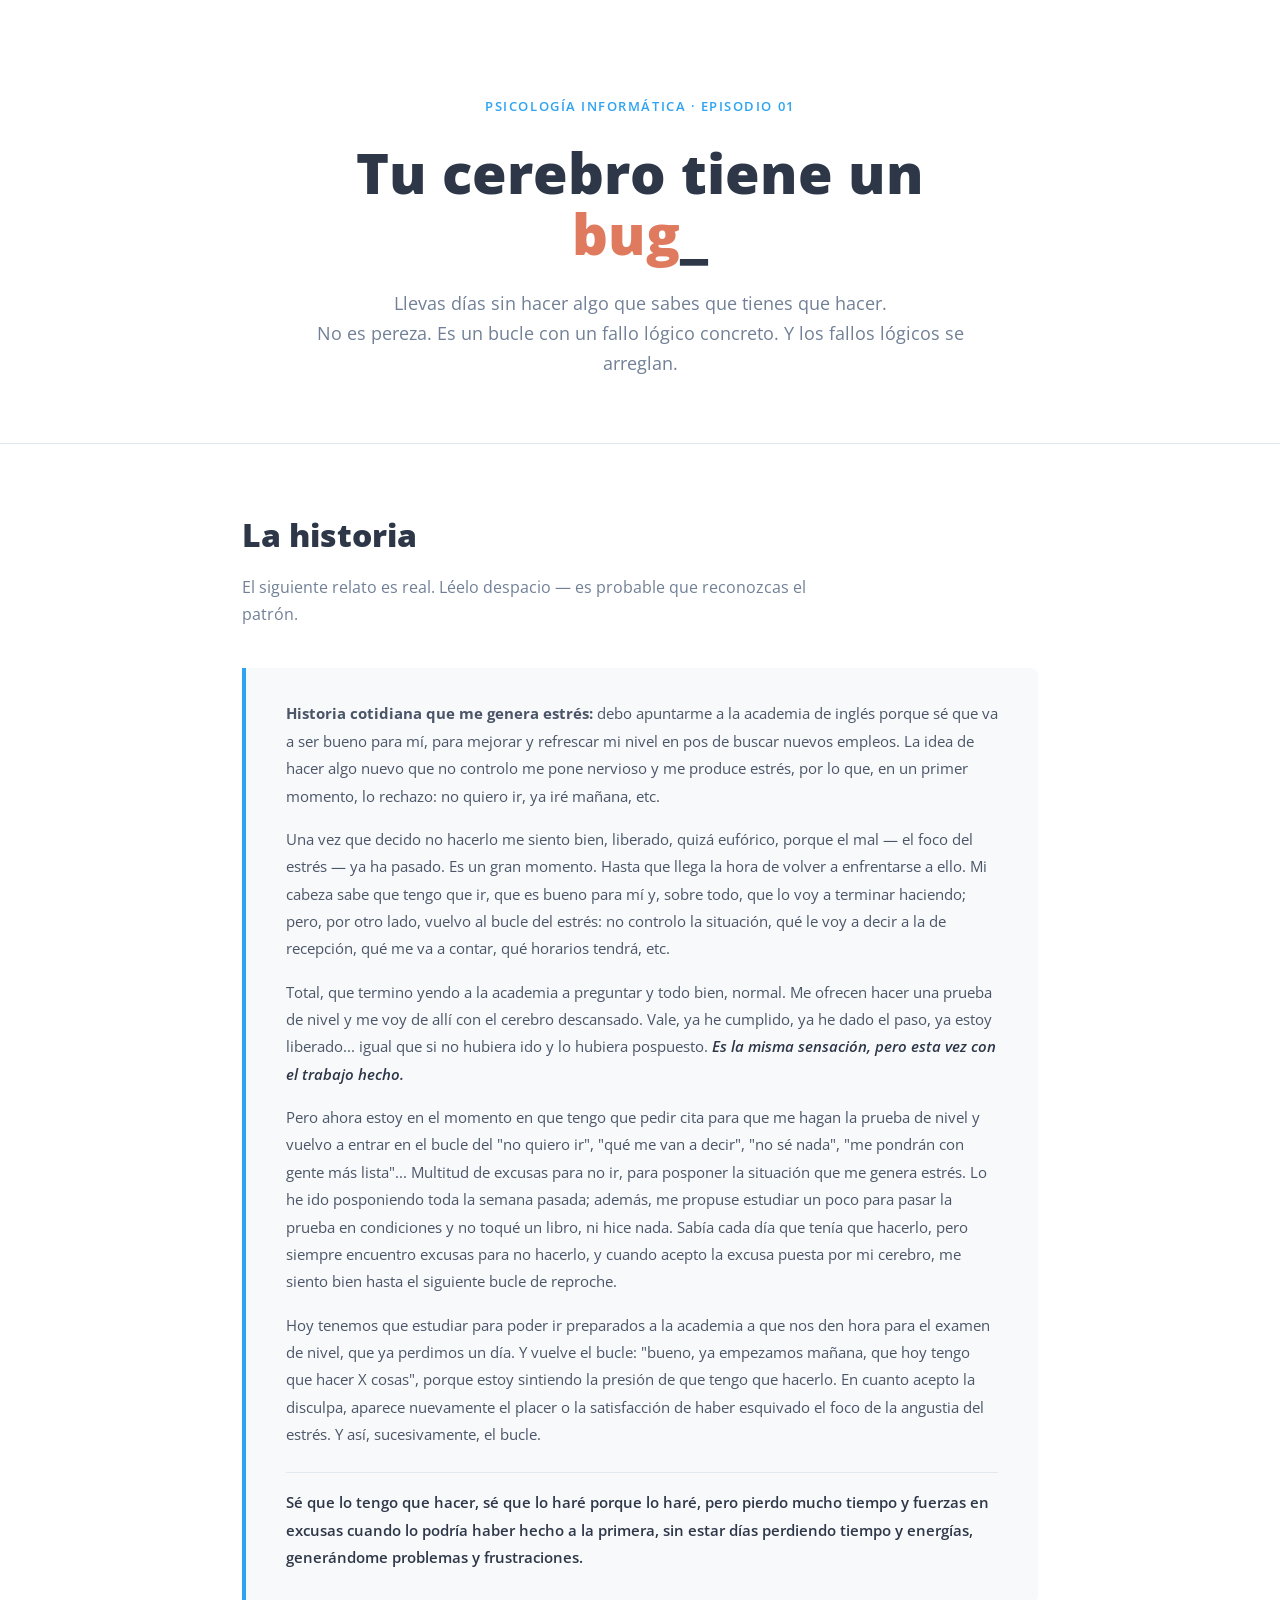
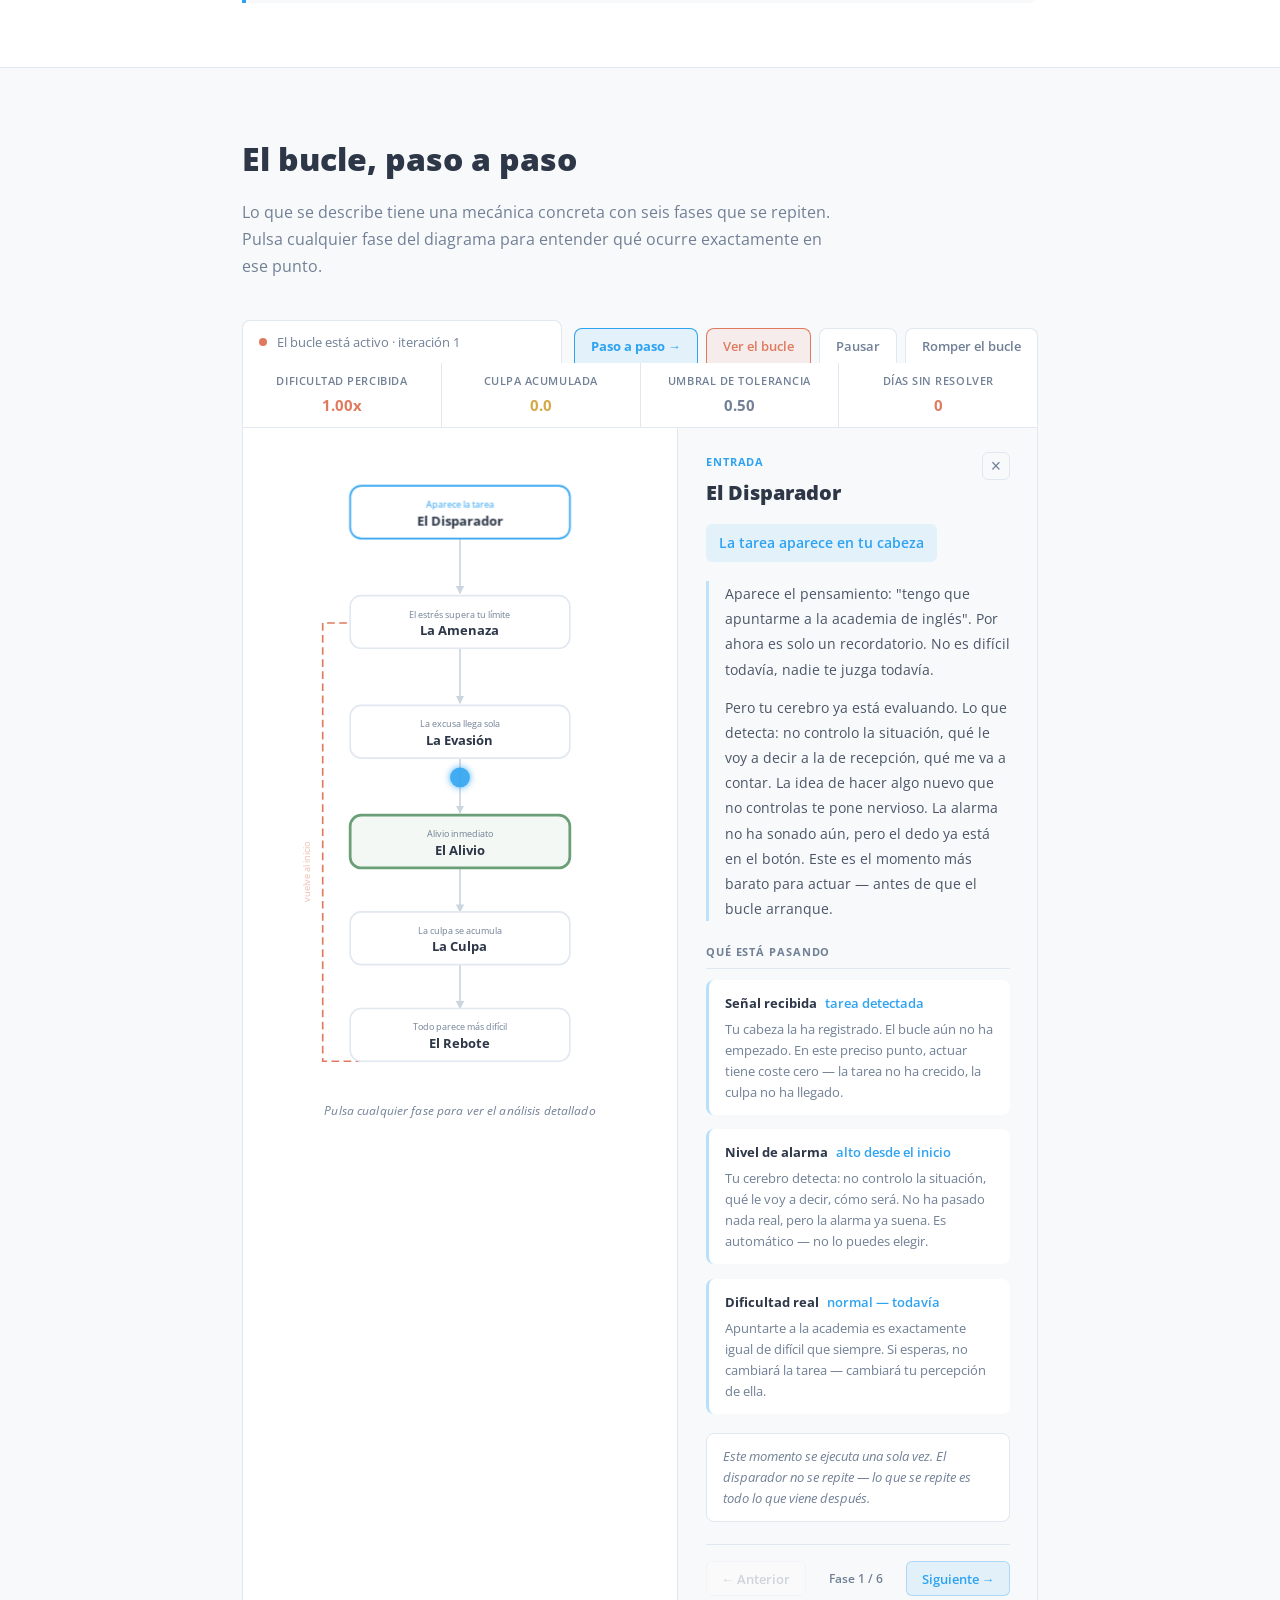
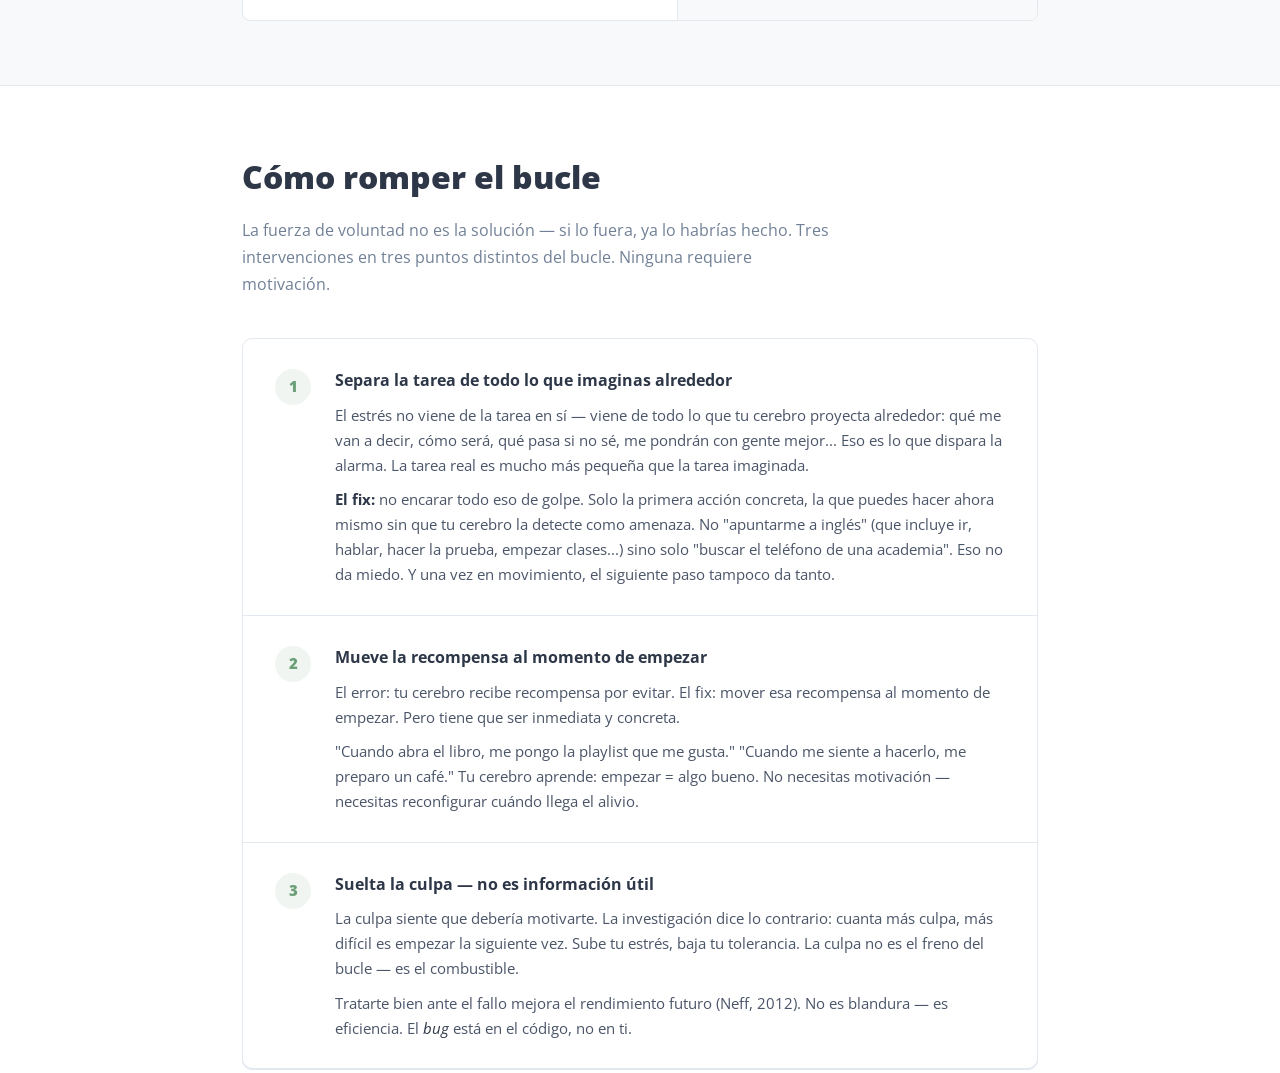
==== paralelo/index.html @ adb2d603 "Proyecto psicología informática - ep01 procrastinación Dos versiones: técnica (raíz) y accesible (pa" ====
<!DOCTYPE html>
<html lang="es">
<head>
  <meta charset="UTF-8">
  <meta name="viewport" content="width=device-width, initial-scale=1.0">
  <title>Tu cerebro tiene un bug — Psicología Informática</title>
  <link href="https://fonts.googleapis.com/css2?family=Open+Sans:wght@400;600;700;800&display=swap" rel="stylesheet">
  <link rel="stylesheet" href="style.css">
</head>
<body>

<!-- HERO -->
<header class="hero">
  <p class="hero-label">Psicología Informática · Episodio 01</p>
  <h1>Tu cerebro tiene un <span class="accent-word">bug</span></h1>
  <p class="hero-sub">
    Llevas días sin hacer algo que sabes que tienes que hacer.<br>
    No es pereza. Es un bucle con un fallo lógico concreto. Y los fallos lógicos se arreglan.
  </p>
</header>

<hr class="divider">

<!-- LA HISTORIA -->
<section class="section">
  <div class="wrap">
    <h2>La historia</h2>
    <p class="section-intro">
      El siguiente relato es real. Léelo despacio — es probable que reconozcas el patrón.
    </p>
    <div class="story-block">
      <p><strong>Historia cotidiana que me genera estrés:</strong> debo apuntarme a la academia de inglés porque sé que va a ser bueno para mí, para mejorar y refrescar mi nivel en pos de buscar nuevos empleos. La idea de hacer algo nuevo que no controlo me pone nervioso y me produce estrés, por lo que, en un primer momento, lo rechazo: no quiero ir, ya iré mañana, etc.</p>
      <p>Una vez que decido no hacerlo me siento bien, liberado, quizá eufórico, porque el mal — el foco del estrés — ya ha pasado. Es un gran momento. Hasta que llega la hora de volver a enfrentarse a ello. Mi cabeza sabe que tengo que ir, que es bueno para mí y, sobre todo, que lo voy a terminar haciendo; pero, por otro lado, vuelvo al bucle del estrés: no controlo la situación, qué le voy a decir a la de recepción, qué me va a contar, qué horarios tendrá, etc.</p>
      <p>Total, que termino yendo a la academia a preguntar y todo bien, normal. Me ofrecen hacer una prueba de nivel y me voy de allí con el cerebro descansado. Vale, ya he cumplido, ya he dado el paso, ya estoy liberado... igual que si no hubiera ido y lo hubiera pospuesto. <em>Es la misma sensación, pero esta vez con el trabajo hecho.</em></p>
      <p>Pero ahora estoy en el momento en que tengo que pedir cita para que me hagan la prueba de nivel y vuelvo a entrar en el bucle del "no quiero ir", "qué me van a decir", "no sé nada", "me pondrán con gente más lista"... Multitud de excusas para no ir, para posponer la situación que me genera estrés. Lo he ido posponiendo toda la semana pasada; además, me propuse estudiar un poco para pasar la prueba en condiciones y no toqué un libro, ni hice nada. Sabía cada día que tenía que hacerlo, pero siempre encuentro excusas para no hacerlo, y cuando acepto la excusa puesta por mi cerebro, me siento bien hasta el siguiente bucle de reproche.</p>
      <p>Hoy tenemos que estudiar para poder ir preparados a la academia a que nos den hora para el examen de nivel, que ya perdimos un día. Y vuelve el bucle: "bueno, ya empezamos mañana, que hoy tengo que hacer X cosas", porque estoy sintiendo la presión de que tengo que hacerlo. En cuanto acepto la disculpa, aparece nuevamente el placer o la satisfacción de haber esquivado el foco de la angustia del estrés. Y así, sucesivamente, el bucle.</p>
      <p class="story-final">Sé que lo tengo que hacer, sé que lo haré porque lo haré, pero pierdo mucho tiempo y fuerzas en excusas cuando lo podría haber hecho a la primera, sin estar días perdiendo tiempo y energías, generándome problemas y frustraciones.</p>
    </div>
  </div>
</section>

<hr class="divider">

<!-- EL BUCLE -->
<section class="section section-alt">
  <div class="wrap">
    <h2>El bucle, paso a paso</h2>
    <p class="section-intro">
      Lo que se describe tiene una mecánica concreta con seis fases que se repiten. Pulsa cualquier fase del diagrama para entender qué ocurre exactamente en ese punto.
    </p>

    <!-- CONTROLS -->
    <div class="diag-controls">
      <div class="diag-status">
        <div class="status-dot" id="d-dot"></div>
        <span id="d-txt">El bucle está activo &middot; iteración <span id="d-iter">1</span></span>
      </div>
      <div class="diag-btns">
        <button class="btn btn-tour" id="btn-tour">Paso a paso →</button>
        <button class="btn btn-stress" id="btn-bug">Ver el bucle</button>
        <button class="btn" id="btn-pause">Pausar</button>
        <button class="btn" id="btn-fix">Romper el bucle</button>
      </div>
    </div>

    <!-- COUNTERS -->
    <div class="counters-bar" id="counters-bar">
      <div class="c-item">
        <span class="c-label">Dificultad percibida</span>
        <span class="c-val" id="cv-diff">1.0x</span>
      </div>
      <div class="c-item">
        <span class="c-label">Culpa acumulada</span>
        <span class="c-val c-val-warn" id="cv-guilt">0.0</span>
      </div>
      <div class="c-item">
        <span class="c-label">Umbral de tolerancia</span>
        <span class="c-val c-val-neutral" id="cv-thresh">0.50</span>
      </div>
      <div class="c-item">
        <span class="c-label">Días sin resolver</span>
        <span class="c-val" id="cv-days">0</span>
      </div>
    </div>

    <!-- DIAGRAM + PANEL -->
    <div class="diag-wrap" id="diag-wrap">
      <div class="diag-svg-container">
        <svg id="diag" viewBox="0 0 310 590" xmlns="http://www.w3.org/2000/svg"
             style="width:100%;display:block;max-height:72vh;">
          <defs>
            <marker id="af" viewBox="0 0 10 10" refX="9" refY="5" markerWidth="5" markerHeight="5" orient="auto">
              <path d="M0,0 L10,5 L0,10 z" fill="#cbd5e0"/>
            </marker>
            <marker id="al" viewBox="0 0 10 10" refX="9" refY="5" markerWidth="5" markerHeight="5" orient="auto">
              <path d="M0,0 L10,5 L0,10 z" fill="#e07a5f"/>
            </marker>
            <marker id="ab" viewBox="0 0 10 10" refX="9" refY="5" markerWidth="5" markerHeight="5" orient="auto">
              <path d="M0,0 L10,5 L0,10 z" fill="#6b9f78"/>
            </marker>
            <filter id="glow" x="-60%" y="-60%" width="220%" height="220%">
              <feGaussianBlur stdDeviation="3.5" result="b"/>
              <feMerge><feMergeNode in="b"/><feMergeNode in="SourceGraphic"/></feMerge>
            </filter>
          </defs>

          <!-- loop-back spine -->
          <g id="g-lb" style="transition:opacity 0.6s">
            <path d="M155,562 L30,562 L30,163 L80,163"
              stroke="#e07a5f" stroke-width="1.5" fill="none"
              stroke-dasharray="7,4" marker-end="url(#al)"/>
            <text transform="translate(18,390) rotate(-90)" text-anchor="middle"
              fill="#e07a5f" opacity="0.5" font-family="'Open Sans',sans-serif" font-size="8">vuelve al inicio</text>
          </g>

          <!-- flow arrows -->
          <line x1="155" y1="86"  x2="155" y2="136" stroke="#cbd5e0" stroke-width="1.5" marker-end="url(#af)"/>
          <line x1="155" y1="186" x2="155" y2="236" stroke="#cbd5e0" stroke-width="1.5" marker-end="url(#af)"/>
          <line x1="155" y1="286" x2="155" y2="336" stroke="#cbd5e0" stroke-width="1.5" marker-end="url(#af)"/>
          <line x1="155" y1="386" x2="155" y2="426" stroke="#cbd5e0" stroke-width="1.5" marker-end="url(#af)"/>
          <line x1="155" y1="474" x2="155" y2="514" stroke="#cbd5e0" stroke-width="1.5" marker-end="url(#af)"/>

          <!-- break arrows (fix mode) -->
          <g id="g-brk" style="opacity:0;transition:opacity 0.5s 0.3s">
            <line x1="230" y1="163" x2="268" y2="163" stroke="#6b9f78" stroke-width="2" marker-end="url(#ab)"/>
            <line x1="230" y1="261" x2="268" y2="261" stroke="#6b9f78" stroke-width="2" marker-end="url(#ab)"/>
            <line x1="230" y1="449" x2="268" y2="449" stroke="#6b9f78" stroke-width="2" marker-end="url(#ab)"/>
          </g>

          <!-- patch circles (fix mode) -->
          <g id="g-patches" style="opacity:0;transition:opacity 0.5s 0.6s">
            <g data-node="p1" style="cursor:pointer" role="button" tabindex="0" aria-label="Ver solución 1: Separa la tarea">
              <circle cx="283" cy="163" r="11" fill="rgba(107,159,120,0.15)" stroke="#6b9f78" stroke-width="1.5"/>
              <text x="283" y="167" fill="#6b9f78" font-family="'Open Sans',sans-serif" font-size="8" font-weight="bold" text-anchor="middle">P1</text>
            </g>
            <g data-node="p2" style="cursor:pointer" role="button" tabindex="0" aria-label="Ver solución 2: Mueve la recompensa">
              <circle cx="283" cy="261" r="11" fill="rgba(107,159,120,0.15)" stroke="#6b9f78" stroke-width="1.5"/>
              <text x="283" y="265" fill="#6b9f78" font-family="'Open Sans',sans-serif" font-size="8" font-weight="bold" text-anchor="middle">P2</text>
            </g>
            <g data-node="p3" style="cursor:pointer" role="button" tabindex="0" aria-label="Ver solución 3: Suelta la culpa">
              <circle cx="283" cy="449" r="11" fill="rgba(107,159,120,0.15)" stroke="#6b9f78" stroke-width="1.5"/>
              <text x="283" y="453" fill="#6b9f78" font-family="'Open Sans',sans-serif" font-size="8" font-weight="bold" text-anchor="middle">P3</text>
            </g>
          </g>

          <!-- NODES -->
          <g data-node="dis" id="nd-dis" role="button" tabindex="0" aria-label="Ver detalles: El Disparador">
            <rect class="node-rect" x="55" y="38" width="200" height="48" rx="10"
              fill="#ffffff" stroke="#2ea3f2" stroke-width="1.5"/>
            <text x="155" y="58" fill="#2ea3f2" font-family="'Open Sans',sans-serif"
              font-size="8.5" text-anchor="middle">Aparece la tarea</text>
            <text x="155" y="74" fill="#2d3748" font-family="'Open Sans',sans-serif"
              font-size="12" font-weight="700" text-anchor="middle">El Disparador</text>
          </g>

          <g data-node="ame" id="nd-ame" role="button" tabindex="0" aria-label="Ver detalles: La Amenaza">
            <rect class="node-rect" id="bx-ame" x="55" y="138" width="200" height="48" rx="10"
              fill="#ffffff" stroke="#e2e8f0" stroke-width="1.5"/>
            <text x="155" y="158" fill="#718096" font-family="'Open Sans',sans-serif"
              font-size="8.5" text-anchor="middle">El estrés supera tu límite</text>
            <text x="155" y="174" fill="#2d3748" font-family="'Open Sans',sans-serif"
              font-size="12" font-weight="700" text-anchor="middle">La Amenaza</text>
          </g>

          <g data-node="eva" id="nd-eva" role="button" tabindex="0" aria-label="Ver detalles: La Evasión">
            <rect class="node-rect" id="bx-eva" x="55" y="238" width="200" height="48" rx="10"
              fill="#ffffff" stroke="#e2e8f0" stroke-width="1.5"/>
            <text x="155" y="258" fill="#718096" font-family="'Open Sans',sans-serif"
              font-size="8.5" text-anchor="middle">La excusa llega sola</text>
            <text x="155" y="274" fill="#2d3748" font-family="'Open Sans',sans-serif"
              font-size="12" font-weight="700" text-anchor="middle">La Evasión</text>
          </g>

          <g data-node="ali" id="nd-ali" role="button" tabindex="0" aria-label="Ver detalles: El Alivio">
            <rect class="node-rect" id="bx-ali" x="55" y="338" width="200" height="48" rx="10"
              fill="#ffffff" stroke="#e2e8f0" stroke-width="1.5"/>
            <text x="155" y="358" fill="#718096" font-family="'Open Sans',sans-serif"
              font-size="8.5" text-anchor="middle">Alivio inmediato</text>
            <text x="155" y="374" fill="#2d3748" font-family="'Open Sans',sans-serif"
              font-size="12" font-weight="700" text-anchor="middle">El Alivio</text>
          </g>

          <g data-node="cul" id="nd-cul" role="button" tabindex="0" aria-label="Ver detalles: La Culpa">
            <rect class="node-rect" id="bx-cul" x="55" y="426" width="200" height="48" rx="10"
              fill="#ffffff" stroke="#e2e8f0" stroke-width="1.5"/>
            <text x="155" y="446" fill="#718096" font-family="'Open Sans',sans-serif"
              font-size="8.5" text-anchor="middle">La culpa se acumula</text>
            <text x="155" y="462" fill="#2d3748" font-family="'Open Sans',sans-serif"
              font-size="12" font-weight="700" text-anchor="middle">La Culpa</text>
          </g>

          <g data-node="reb" id="nd-reb" role="button" tabindex="0" aria-label="Ver detalles: El Rebote">
            <rect class="node-rect" id="bx-reb" x="55" y="514" width="200" height="48" rx="10"
              fill="#ffffff" stroke="#e2e8f0" stroke-width="1.5"/>
            <text x="155" y="534" fill="#718096" font-family="'Open Sans',sans-serif"
              font-size="8.5" text-anchor="middle">Todo parece más difícil</text>
            <text x="155" y="550" fill="#2d3748" font-family="'Open Sans',sans-serif"
              font-size="12" font-weight="700" text-anchor="middle">El Rebote</text>
          </g>

          <!-- token -->
          <circle id="tok" cx="155" cy="163" r="9" fill="#2ea3f2" filter="url(#glow)" opacity="0.9"/>
        </svg>
        <div class="node-badge" aria-hidden="true">Pulsa una fase para ver el análisis →</div>
        <p class="diag-hint">Pulsa cualquier fase para ver el análisis detallado</p>
      </div>

      <!-- INFO PANEL -->
      <div class="info-panel" id="info-panel">
        <div class="info-panel-inner">
          <div class="panel-head">
            <div>
              <div class="panel-fase" id="p-fase"></div>
              <div class="panel-title" id="p-title"></div>
            </div>
            <button class="panel-close" id="panel-close">&times;</button>
          </div>
          <div class="panel-subtitle" id="p-subtitle"></div>
          <p class="panel-story" id="p-story"></p>
          <div class="panel-vars-title" id="p-vars-title">Qué está pasando</div>
          <div id="p-vars"></div>
          <div class="panel-note" id="p-note"></div>
          <div class="panel-nav" id="panel-nav">
            <button class="panel-nav-btn" id="pnav-prev">&larr; Anterior</button>
            <span class="panel-nav-pos" id="pnav-pos"></span>
            <button class="panel-nav-btn panel-nav-next" id="pnav-next">Siguiente &rarr;</button>
          </div>
        </div>
      </div>
    </div><!-- /diag-wrap -->

  </div>
</section>

<hr class="divider">

<!-- COMO ROMPER EL BUCLE -->
<section class="section">
  <div class="wrap">
    <h2>Cómo romper el bucle</h2>
    <p class="section-intro">
      La fuerza de voluntad no es la solución — si lo fuera, ya lo habrías hecho. Tres intervenciones en tres puntos distintos del bucle. Ninguna requiere motivación.
    </p>
    <div class="patches">

      <div class="patch">
        <div class="patch-number">1</div>
        <div class="patch-content">
          <h3 class="patch-name">Separa la tarea de todo lo que imaginas alrededor</h3>
          <p class="patch-body">
            El estrés no viene de la tarea en sí — viene de todo lo que tu cerebro proyecta alrededor: qué me van a decir, cómo será, qué pasa si no sé, me pondrán con gente mejor... Eso es lo que dispara la alarma. La tarea real es mucho más pequeña que la tarea imaginada.
          </p>
          <p class="patch-body">
            <strong>El fix:</strong> no encarar todo eso de golpe. Solo la primera acción concreta, la que puedes hacer ahora mismo sin que tu cerebro la detecte como amenaza. No "apuntarme a inglés" (que incluye ir, hablar, hacer la prueba, empezar clases...) sino solo "buscar el teléfono de una academia". Eso no da miedo. Y una vez en movimiento, el siguiente paso tampoco da tanto.
          </p>
        </div>
      </div>

      <div class="patch">
        <div class="patch-number">2</div>
        <div class="patch-content">
          <h3 class="patch-name">Mueve la recompensa al momento de empezar</h3>
          <p class="patch-body">
            El error: tu cerebro recibe recompensa por evitar. El fix: mover esa recompensa al momento de empezar. Pero tiene que ser inmediata y concreta.
          </p>
          <p class="patch-body">
            "Cuando abra el libro, me pongo la playlist que me gusta." "Cuando me siente a hacerlo, me preparo un café." Tu cerebro aprende: empezar = algo bueno. No necesitas motivación — necesitas reconfigurar cuándo llega el alivio.
          </p>
        </div>
      </div>

      <div class="patch">
        <div class="patch-number">3</div>
        <div class="patch-content">
          <h3 class="patch-name">Suelta la culpa — no es información útil</h3>
          <p class="patch-body">
            La culpa siente que debería motivarte. La investigación dice lo contrario: cuanta más culpa, más difícil es empezar la siguiente vez. Sube tu estrés, baja tu tolerancia. La culpa no es el freno del bucle — es el combustible.
          </p>
          <p class="patch-body">
            Tratarte bien ante el fallo mejora el rendimiento futuro (Neff, 2012). No es blandura — es eficiencia. El <em>bug</em> está en el código, no en ti.
          </p>
        </div>
      </div>

    </div>
  </div>
</section>

<hr class="divider">

<footer>
  <p class="footer-quote">"Procrastinar no es ser vago.<br>Es un fallo en la gestión emocional.<br>Y los fallos se arreglan."</p>
  <div class="footer-cta">
    <p class="footer-cta-text">Si reconoces este patrón en ti, hay forma de salir del bucle.</p>
    <a href="#contacto" class="footer-cta-btn">Habla con nosotros</a>
  </div>
  <p class="footer-sub">Psicología Informática · Episodio 01</p>
</footer>

<script src="main.js"></script>
</body>
</html>
---- paralelo/style.css ----
:root {
  --bg:        #ffffff;
  --bg-alt:    #f8f9fa;
  --bg-card:   #ffffff;
  --border:    #e2e8f0;
  --text:      #2d3748;
  --text-body: #4a5568;
  --muted:     #718096;
  --blue:      #2ea3f2;
  --blue-soft: rgba(46,163,242,0.1);
  --coral:     #e07a5f;
  --coral-soft:rgba(224,122,95,0.1);
  --green:     #6b9f78;
  --green-soft:rgba(107,159,120,0.1);
  --amber:     #d4a843;
  --amber-soft:rgba(212,168,67,0.1);
  --sans:      'Open Sans', -apple-system, BlinkMacSystemFont, 'Segoe UI', sans-serif;
}

* { margin: 0; padding: 0; box-sizing: border-box; }

body {
  background: var(--bg);
  color: var(--text-body);
  font-family: var(--sans);
  font-size: 15px;
  line-height: 1.7;
  overflow-x: hidden;
}

/* LAYOUT */
.wrap { max-width: 860px; margin: 0 auto; padding: 0 2rem; }
.section { padding: 4rem 0; }
.section-alt { background: var(--bg-alt); }
.section-intro { color: var(--muted); max-width: 600px; margin-bottom: 2.5rem; font-size: 1rem; }

h2 {
  font-size: clamp(1.5rem, 3vw, 2rem);
  font-weight: 800;
  color: var(--text);
  margin-bottom: 0.75rem;
}

.divider {
  border: none;
  border-top: 1px solid var(--border);
  margin: 0;
}

/* HERO */
.hero {
  text-align: center;
  padding: 6rem 2rem 4rem;
  max-width: 720px;
  margin: 0 auto;
}
.hero-label {
  font-size: 0.8rem;
  font-weight: 600;
  color: var(--blue);
  text-transform: uppercase;
  letter-spacing: 0.12em;
  margin-bottom: 1.5rem;
}
.hero h1 {
  font-size: clamp(2.2rem, 6vw, 3.5rem);
  font-weight: 800;
  color: var(--text);
  line-height: 1.1;
  margin-bottom: 1.5rem;
}
.accent-word {
  color: var(--coral);
}
.accent-word::after {
  content: '_';
  animation: blink 1s step-end infinite;
  color: var(--text);
}
@keyframes blink { 0%,100% { opacity:1 } 50% { opacity:0 } }
.hero-sub {
  font-size: 1.1rem;
  color: var(--muted);
  line-height: 1.7;
}

/* STORY BLOCK */
.story-block {
  background: var(--bg-alt);
  border-left: 4px solid var(--blue);
  border-radius: 0 8px 8px 0;
  padding: 2rem 2.5rem;
  margin-top: 1rem;
}
.story-block p {
  margin-bottom: 1rem;
  color: var(--text-body);
  line-height: 1.8;
  font-size: 0.95rem;
}
.story-block p:last-child { margin-bottom: 0; }
.story-block em {
  color: var(--text);
  font-style: italic;
  font-weight: 600;
}
.story-final {
  color: var(--text) !important;
  font-weight: 600;
  border-top: 1px solid var(--border);
  padding-top: 1rem;
  margin-top: 1.5rem !important;
}

/* DIAGRAM CONTROLS */
.diag-controls {
  display: flex;
  align-items: stretch;
  gap: 0.75rem;
  flex-wrap: wrap;
  margin-bottom: 0;
}
.diag-status {
  display: flex;
  align-items: center;
  gap: 0.6rem;
  padding: 0.6rem 1rem;
  background: var(--bg-card);
  border: 1px solid var(--border);
  border-bottom: none;
  border-radius: 8px 8px 0 0;
  font-size: 0.82rem;
  color: var(--muted);
  flex: 1;
  min-width: 200px;
}
.status-dot {
  width: 8px; height: 8px;
  border-radius: 50%;
  background: var(--coral);
  animation: pulse-dot 1.2s ease-in-out infinite;
  flex-shrink: 0;
}
@keyframes pulse-dot {
  0%,100% { opacity:1; box-shadow: 0 0 0 0 rgba(224,122,95,0.3); }
  50%     { opacity:0.6; box-shadow: 0 0 0 4px rgba(224,122,95,0); }
}
.diag-btns { display: flex; gap: 0.5rem; align-items: flex-end; }

.btn {
  font-family: var(--sans);
  font-size: 0.8rem;
  font-weight: 600;
  padding: 0.5rem 1rem;
  border: 1px solid var(--border);
  border-bottom: none;
  background: var(--bg-card);
  color: var(--muted);
  cursor: pointer;
  border-radius: 8px 8px 0 0;
  transition: all 0.2s;
  white-space: nowrap;
}
.btn:hover { border-color: var(--blue); color: var(--blue); }
.btn-tour   { border-color: var(--blue); color: var(--blue); background: var(--blue-soft); font-weight: 700; }
.btn-tour:hover { background: rgba(46,163,242,0.18); }
.btn-tour.touring { border-color: var(--blue); color: #fff; background: var(--blue); }
.btn-stress { border-color: var(--coral); color: var(--coral); background: var(--coral-soft); }
.btn-fix    { border-color: var(--green); color: var(--green); background: var(--green-soft); }
.btn-paused { border-color: var(--amber); color: var(--amber); background: var(--amber-soft); }

/* COUNTERS */
.counters-bar {
  display: flex;
  align-items: center;
  border: 1px solid var(--border);
  border-top: none;
  border-bottom: none;
  background: var(--bg-card);
  overflow: hidden;
}
.c-item {
  display: flex;
  flex-direction: column;
  align-items: center;
  padding: 0.55rem 1rem;
  border-right: 1px solid var(--border);
  flex: 1;
  text-align: center;
}
.c-item:last-child { border-right: none; }
.c-label {
  font-size: 0.68rem;
  font-weight: 600;
  color: var(--muted);
  text-transform: uppercase;
  letter-spacing: 0.05em;
  margin-bottom: 0.15rem;
}
.c-val {
  font-size: 0.95rem;
  font-weight: 700;
  color: var(--coral);
  transition: color 0.3s, transform 0.2s;
}
.c-val-warn    { color: var(--amber); }
.c-val-neutral { color: var(--muted); }
.c-val.pulse { animation: cPulse 0.35s ease; }
@keyframes cPulse { 0%,100% { transform:scale(1) } 50% { transform:scale(1.25) } }

/* DIAGRAM WRAP */
.diag-wrap {
  display: flex;
  align-items: stretch;
  border: 1px solid var(--border);
  border-radius: 0 0 8px 8px;
  background: var(--bg-card);
  overflow: hidden;
}
.diag-svg-container { flex: 1; min-width: 0; padding: 1rem 0; }

/* SVG nodes */
#diag [data-node] { cursor: pointer; outline: none; }
#diag [data-node]:hover { filter: drop-shadow(0 3px 12px rgba(46,163,242,0.22)); transition: filter 0.2s; }
#diag [data-node]:focus-visible { outline: 2px solid var(--blue); outline-offset: 4px; border-radius: 10px; }

/* Pulso inicial en El Disparador */
@keyframes nodePulse {
  0%, 100% { filter: none; transform: scale(1); }
  50%       { filter: drop-shadow(0 0 10px rgba(46,163,242,0.45)); transform: scale(1.04); }
}
#nd-dis {
  transform-box: fill-box;
  transform-origin: center;
  animation: nodePulse 0.9s ease-in-out 3;
  animation-delay: 0.5s;
  animation-fill-mode: both;
}

/* Badge flotante */
.diag-svg-container { position: relative; }

@keyframes badgeShow {
  0%   { opacity: 0; transform: translateX(-50%) translateY(8px); }
  14%  { opacity: 1; transform: translateX(-50%) translateY(0); }
  72%  { opacity: 1; transform: translateX(-50%) translateY(0); }
  100% { opacity: 0; transform: translateX(-50%) translateY(-6px); }
}
.node-badge {
  position: absolute;
  bottom: 3rem;
  left: 50%;
  transform: translateX(-50%);
  background: #ffffff;
  border: 1.5px solid var(--blue);
  border-radius: 999px;
  padding: 0.4rem 1.1rem;
  font-size: 0.78rem;
  font-weight: 700;
  color: var(--blue);
  white-space: nowrap;
  pointer-events: none;
  box-shadow: 0 4px 18px rgba(46,163,242,0.18);
  opacity: 0;
  animation: badgeShow 4.2s ease forwards;
  animation-delay: 0.8s;
  z-index: 10;
}

/* Hint bajo el SVG */
.diag-hint {
  text-align: center;
  font-size: 0.78rem;
  color: var(--muted);
  font-style: italic;
  padding: 0.5rem 1rem 0.75rem;
  letter-spacing: 0.01em;
}

/* INFO PANEL */
.info-panel {
  width: 0;
  overflow: hidden;
  flex-shrink: 0;
  background: var(--bg-alt);
  transition: width 0.38s cubic-bezier(0.4,0,0.2,1);
}
.info-panel.open {
  width: 360px;
  border-left: 1px solid var(--border);
}
.info-panel-inner {
  width: 360px;
  padding: 1.5rem 1.75rem;
  min-height: 100%;
  overflow-y: auto;
}
.panel-head {
  display: flex;
  align-items: flex-start;
  justify-content: space-between;
  margin-bottom: 0.5rem;
}
.panel-fase {
  font-size: 0.7rem;
  font-weight: 700;
  text-transform: uppercase;
  letter-spacing: 0.08em;
  margin-bottom: 0.3rem;
}
.panel-title {
  font-size: 1.25rem;
  font-weight: 800;
  color: var(--text);
  margin-bottom: 0.4rem;
}
.panel-subtitle {
  font-size: 0.9rem;
  font-weight: 600;
  padding: 0.4rem 0.8rem;
  border-radius: 6px;
  display: inline-block;
  margin-bottom: 1.2rem;
}
.panel-story {
  font-size: 0.9rem;
  color: var(--text-body);
  line-height: 1.75;
  margin-bottom: 1.3rem;
  border-left: 3px solid var(--border);
  padding-left: 1rem;
}
.panel-vars-title {
  font-size: 0.7rem;
  font-weight: 700;
  color: var(--muted);
  text-transform: uppercase;
  letter-spacing: 0.08em;
  margin-bottom: 0.7rem;
  padding-bottom: 0.4rem;
  border-bottom: 1px solid var(--border);
}
.p-var {
  margin-bottom: 0.9rem;
  padding: 0.75rem 1rem;
  background: var(--bg-card);
  border-radius: 8px;
  border-left: 3px solid var(--border);
}
.p-var-top {
  display: flex;
  align-items: baseline;
  gap: 0.5rem;
  margin-bottom: 0.3rem;
  flex-wrap: wrap;
}
.p-var-name {
  font-size: 0.82rem;
  font-weight: 700;
  color: var(--text);
}
.p-var-val {
  font-size: 0.82rem;
  font-weight: 600;
  color: var(--blue);
}
.p-var-desc {
  font-size: 0.82rem;
  color: var(--muted);
  line-height: 1.6;
}
.panel-note {
  margin-top: 1.2rem;
  padding: 0.75rem 1rem;
  border: 1px solid var(--border);
  border-radius: 8px;
  font-size: 0.82rem;
  color: var(--muted);
  font-style: italic;
  line-height: 1.6;
  background: var(--bg-card);
}
.panel-close {
  background: none;
  border: 1px solid var(--border);
  color: var(--muted);
  cursor: pointer;
  width: 28px; height: 28px;
  border-radius: 6px;
  font-size: 1.1rem;
  display: flex;
  align-items: center;
  justify-content: center;
  transition: all 0.2s;
  flex-shrink: 0;
}
.panel-close:hover { border-color: var(--text); color: var(--text); }

/* PANEL NAVIGATION */
.panel-nav {
  display: flex;
  align-items: center;
  justify-content: space-between;
  margin-top: 1.4rem;
  padding-top: 1rem;
  border-top: 1px solid var(--border);
  gap: 0.5rem;
}
.panel-nav-btn {
  font-family: var(--sans);
  font-size: 0.8rem;
  font-weight: 600;
  padding: 0.45rem 0.9rem;
  border: 1px solid var(--border);
  background: var(--bg-card);
  color: var(--muted);
  cursor: pointer;
  border-radius: 6px;
  transition: all 0.2s;
  white-space: nowrap;
}
.panel-nav-btn:hover { border-color: var(--blue); color: var(--blue); }
.panel-nav-btn:disabled { opacity: 0.3; cursor: default; }
.panel-nav-btn:disabled:hover { border-color: var(--border); color: var(--muted); }
.panel-nav-next { background: var(--blue-soft); color: var(--blue); border-color: rgba(46,163,242,0.3); }
.panel-nav-next:hover { background: rgba(46,163,242,0.18); border-color: var(--blue); }
.panel-nav-pos {
  font-size: 0.72rem;
  font-weight: 600;
  color: var(--muted);
  white-space: nowrap;
}

/* BREAK ANIMATION */
@keyframes breakFlash { 0%,100% { opacity:1 } 20%,60% { opacity:0.2 } 40%,80% { opacity:0.8 } }
.breaking { animation: breakFlash 0.5s ease; }

/* PATCH NODES PULSE when visible */
@keyframes patchPulse {
  0%, 100% { filter: none; }
  50%      { filter: drop-shadow(0 0 8px rgba(107,159,120,0.6)); }
}
#g-patches.visible [data-node] {
  animation: patchPulse 1.5s ease-in-out 4;
}
#g-patches [data-node] circle {
  transition: fill 0.2s, stroke-width 0.2s, r 0.2s;
}
#g-patches [data-node]:hover circle {
  fill: rgba(107,159,120,0.4);
}

/* PATCHES */
.patches {
  display: flex;
  flex-direction: column;
  gap: 1px;
  background: var(--border);
  border: 1px solid var(--border);
  border-radius: 10px;
  overflow: hidden;
}
.patch {
  background: var(--bg-card);
  padding: 1.75rem 2rem;
  display: flex;
  gap: 1.5rem;
  align-items: flex-start;
}
.patch-number {
  width: 36px; height: 36px;
  border-radius: 50%;
  background: var(--green-soft);
  color: var(--green);
  font-weight: 800;
  font-size: 0.95rem;
  display: flex;
  align-items: center;
  justify-content: center;
  flex-shrink: 0;
  margin-top: 0.1rem;
}
.patch-content { flex: 1; }
.patch-name {
  font-weight: 700;
  font-size: 1rem;
  color: var(--text);
  margin-bottom: 0.5rem;
}
.patch-body {
  font-size: 0.92rem;
  color: var(--text-body);
  line-height: 1.7;
  margin-bottom: 0.6rem;
}
.patch-body:last-child { margin-bottom: 0; }
.patch-body strong { color: var(--text); }
.patch-body em { color: var(--text); font-style: italic; }

/* FOOTER CTA */
.footer-cta {
  margin: 1.5rem auto 2rem;
  max-width: 400px;
}
.footer-cta-text {
  font-size: 0.95rem;
  color: var(--muted);
  margin-bottom: 1rem;
}
.footer-cta-btn {
  display: inline-block;
  padding: 0.65rem 1.75rem;
  background: var(--blue);
  color: #ffffff;
  font-weight: 700;
  font-size: 0.9rem;
  border-radius: 6px;
  text-decoration: none;
  transition: background 0.2s, transform 0.15s;
}
.footer-cta-btn:hover { background: #1a8fd8; transform: translateY(-1px); }

/* FOOTER */
footer {
  border-top: 1px solid var(--border);
  padding: 4rem 2rem;
  text-align: center;
  background: var(--bg-alt);
}
.footer-quote {
  font-size: 1.15rem;
  font-weight: 700;
  color: var(--text);
  max-width: 460px;
  margin: 0 auto 1rem;
  line-height: 1.6;
}
.footer-sub {
  font-size: 0.82rem;
  color: var(--muted);
}

/* FADE IN */
.section { animation: fadeUp 0.5s ease both; }
.section:nth-child(2) { animation-delay: 0.1s; }
.section:nth-child(3) { animation-delay: 0.2s; }
@keyframes fadeUp { from { opacity:0; transform:translateY(16px) } to { opacity:1; transform:none } }

/* RESPONSIVE */
@media (max-width: 700px) {
  .hero { padding: 4rem 1.5rem 3rem; }
  .wrap { padding: 0 1.25rem; }
  .story-block { padding: 1.5rem 1.5rem; }
  .diag-wrap { flex-direction: column; }
  .info-panel { width: 100% !important; height: 0; border-left: none !important; transition: height 0.38s cubic-bezier(0.4,0,0.2,1); }
  .info-panel.open { height: 480px; border-top: 1px solid var(--border) !important; }
  .info-panel-inner { width: 100%; max-height: 480px; }
  .patch { flex-direction: column; gap: 0.75rem; padding: 1.25rem 1.5rem; }
  .diag-btns { width: 100%; }
  .btn { flex: 1; border-radius: 8px; border-bottom: 1px solid var(--border); }
  .c-item { padding: 0.5rem 0.5rem; }
  .c-label { font-size: 0.6rem; }
  .counters-bar { flex-wrap: wrap; }
}
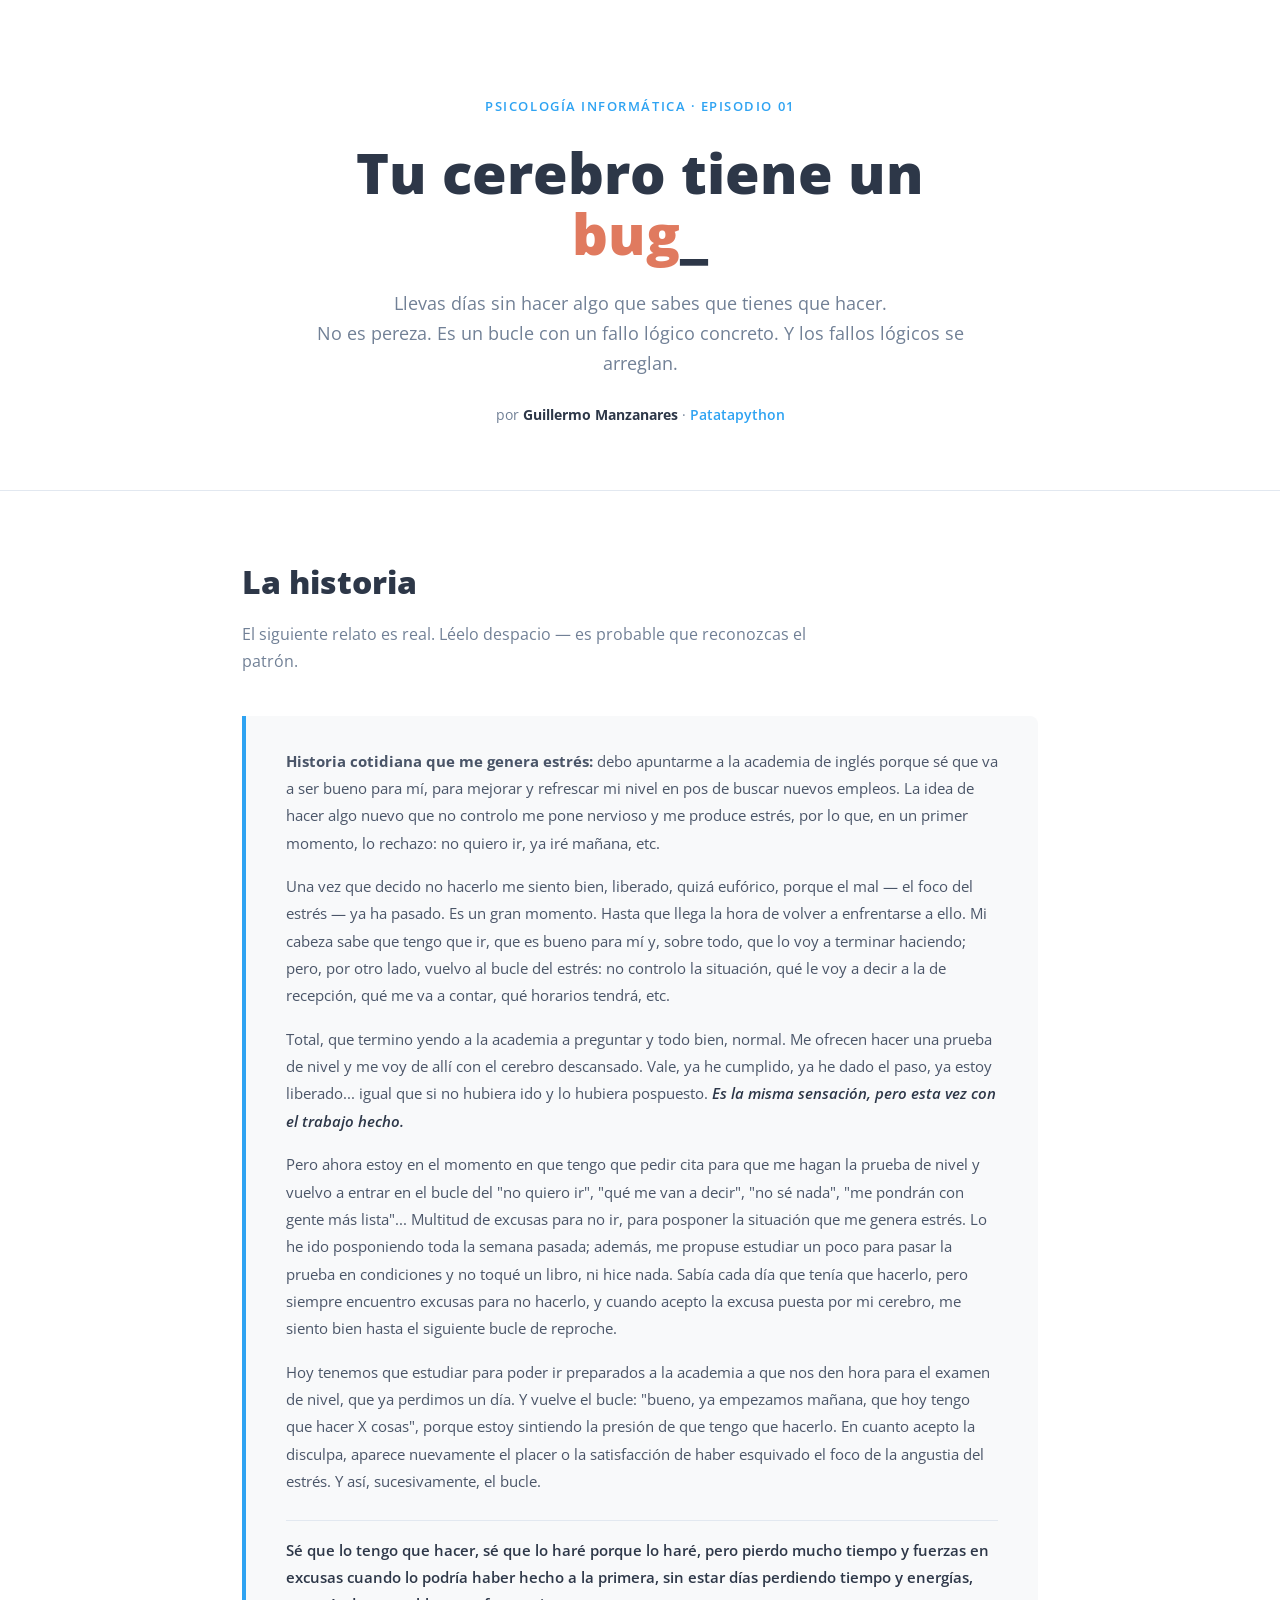
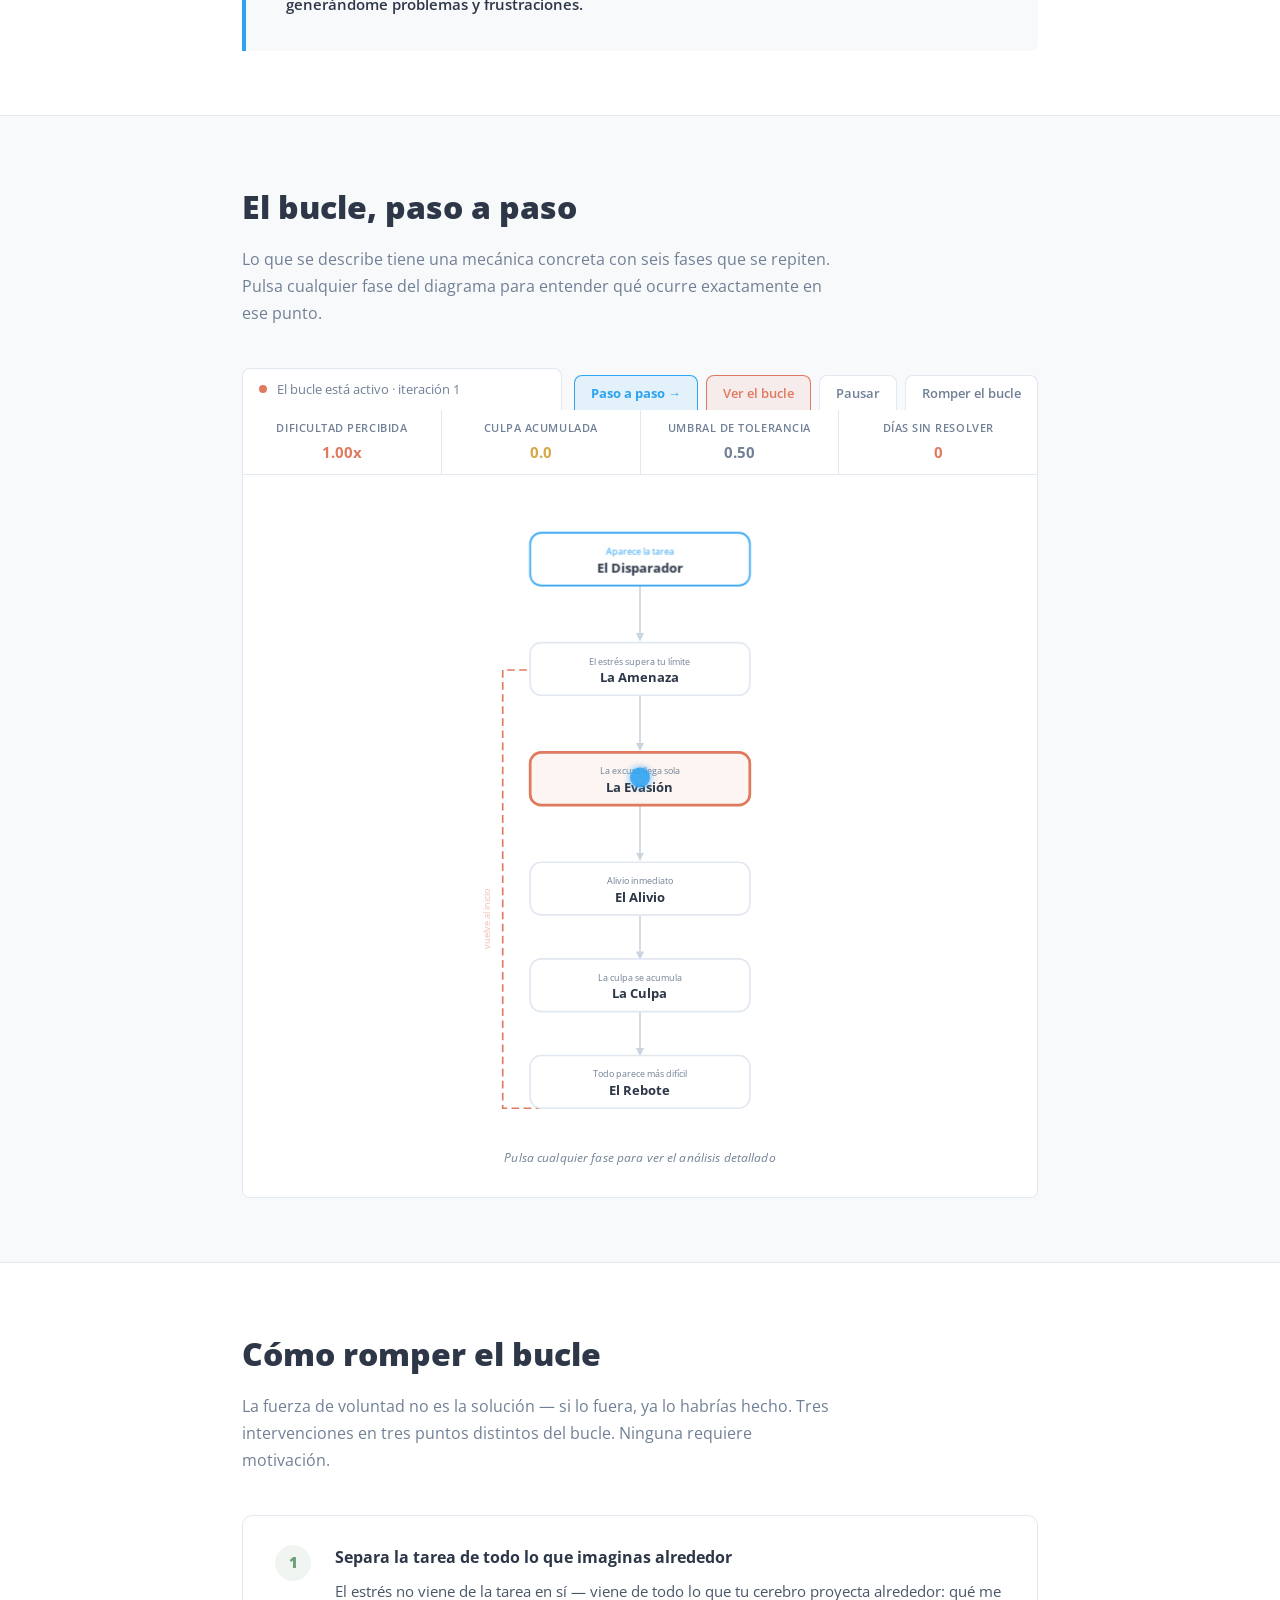
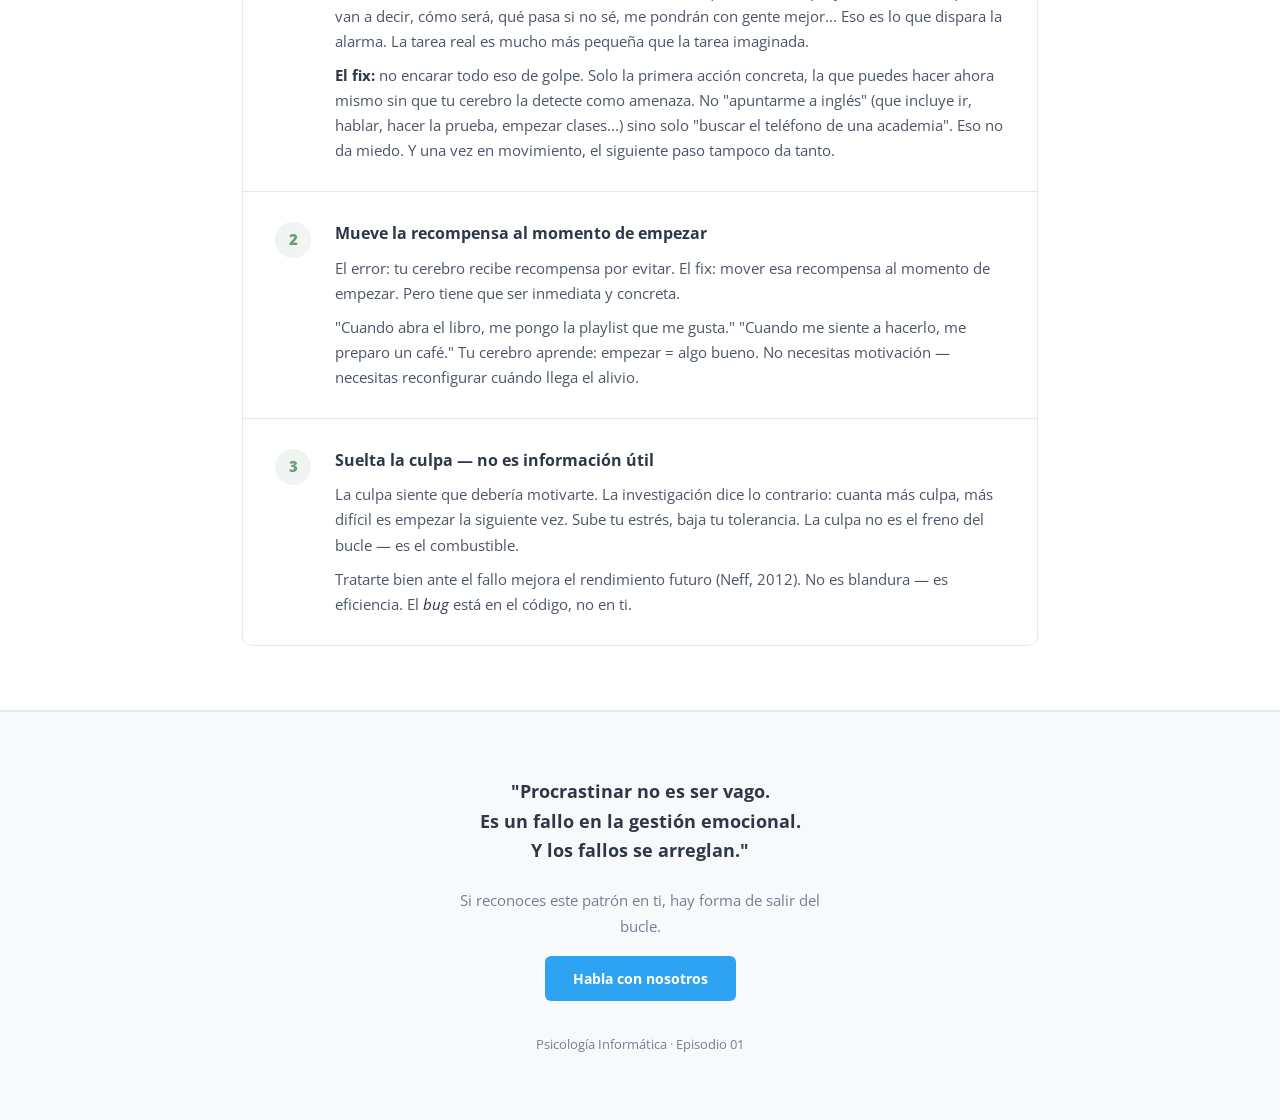
==== commit 69c29091: "Añadir .gitignore, byline de autor y excluir CLAUDE.md" ====
--- a/paralelo/index.html
+++ b/paralelo/index.html
@@ -17,6 +17,7 @@
     Llevas días sin hacer algo que sabes que tienes que hacer.<br>
     No es pereza. Es un bucle con un fallo lógico concreto. Y los fallos lógicos se arreglan.
   </p>
+  <p class="hero-author">por <strong>Guillermo Manzanares</strong> · <span class="hero-author-handle">Patatapython</span></p>
 </header>
 
 <hr class="divider">
--- a/paralelo/style.css
+++ b/paralelo/style.css
@@ -83,6 +83,19 @@
   color: var(--muted);
   line-height: 1.7;
 }
+.hero-author {
+  margin-top: 1.5rem;
+  font-size: 0.85rem;
+  color: var(--muted);
+}
+.hero-author strong {
+  color: var(--text);
+  font-weight: 700;
+}
+.hero-author-handle {
+  color: var(--blue);
+  font-weight: 600;
+}
 
 /* STORY BLOCK */
 .story-block {
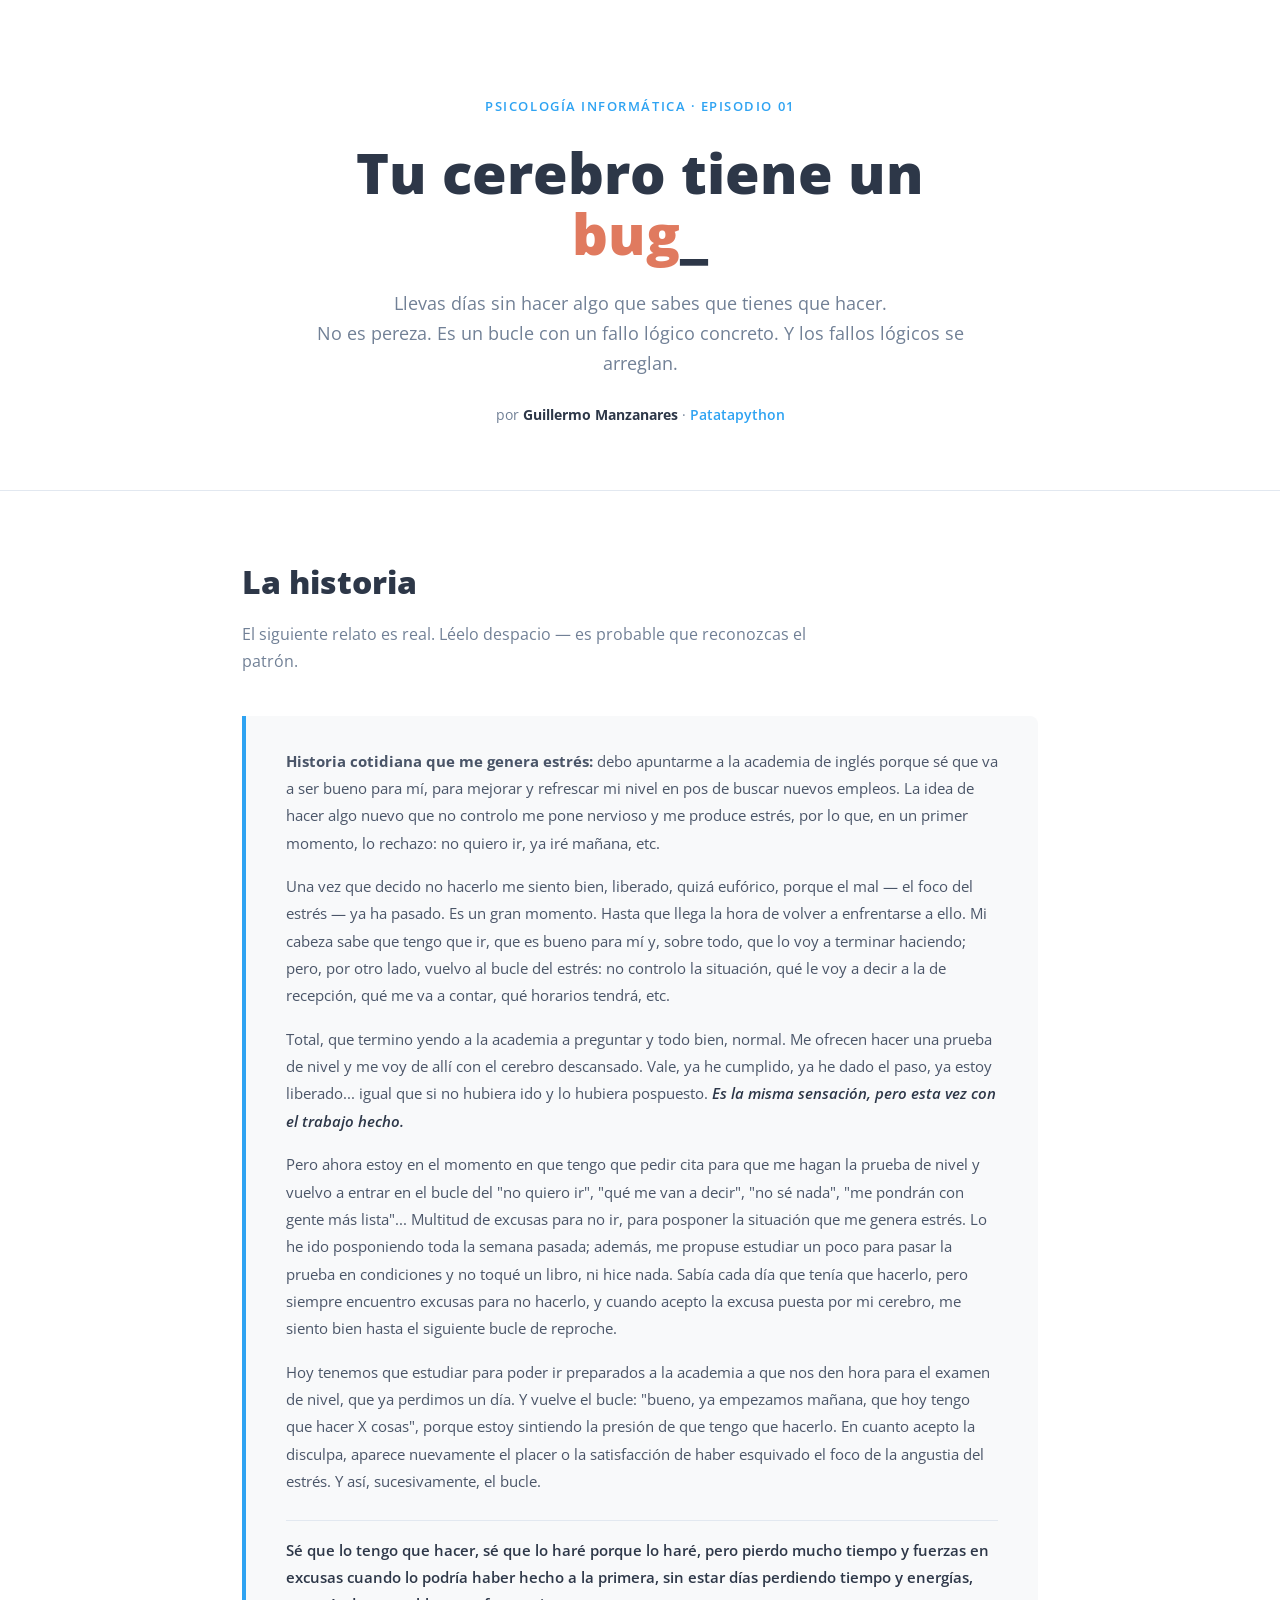
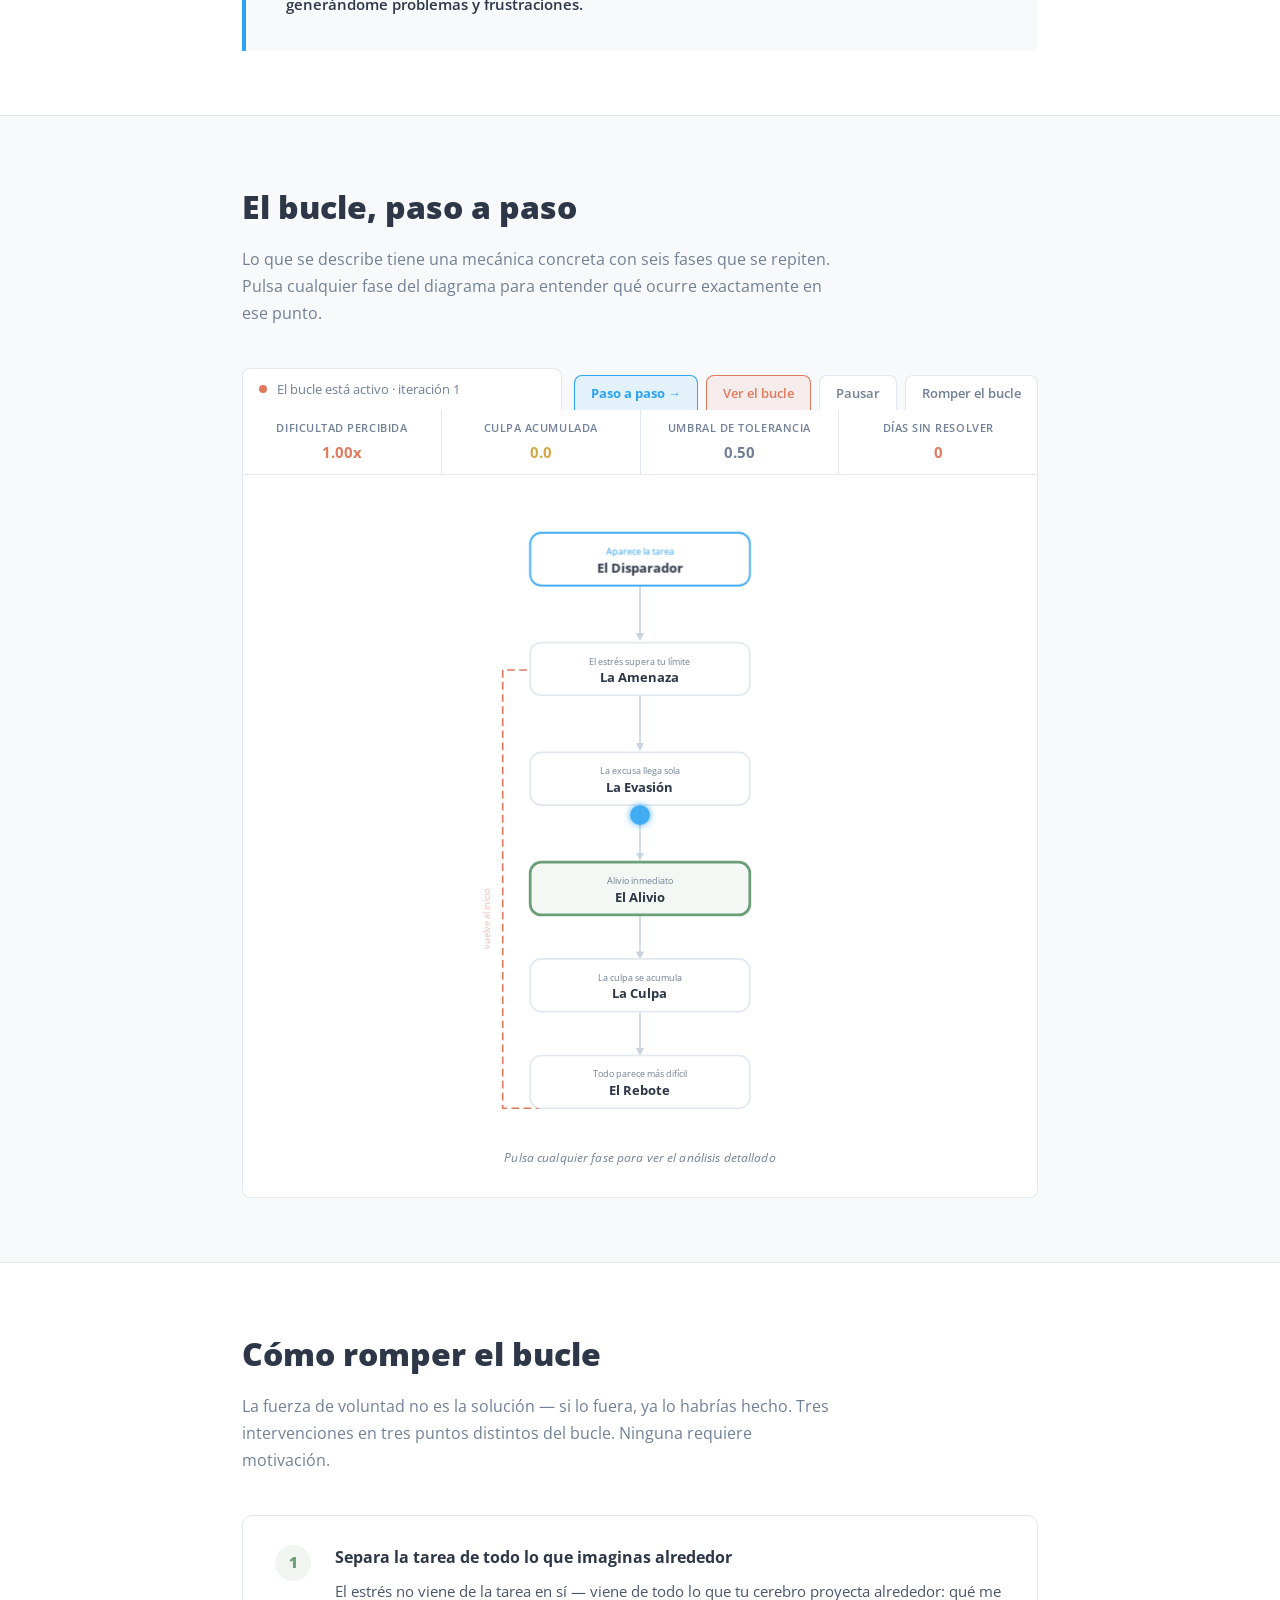
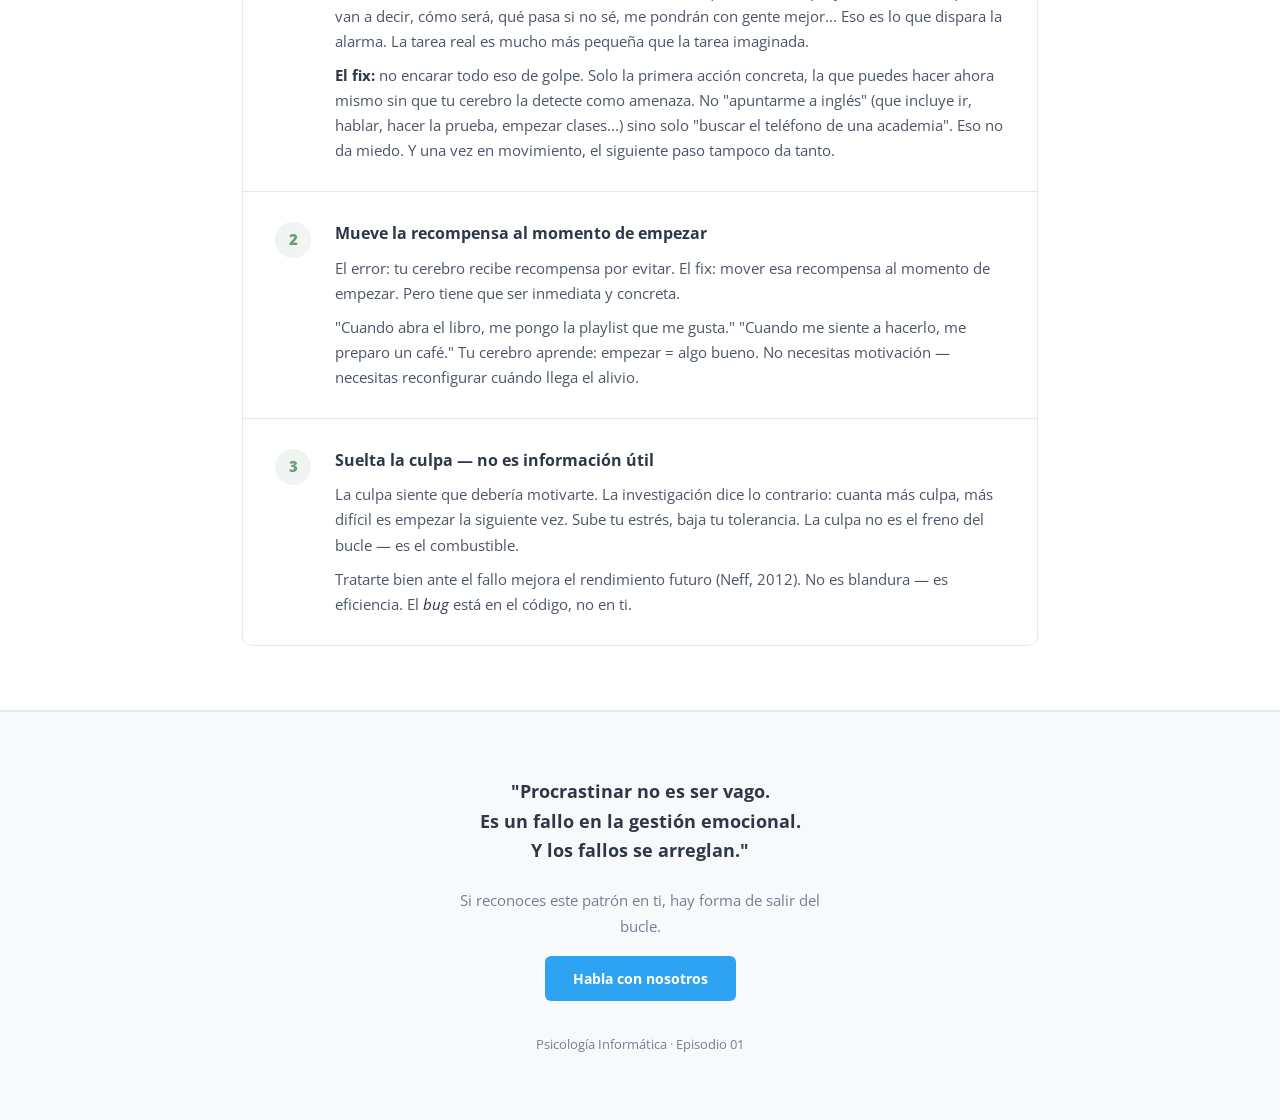
==== commit 9cdd2c80: "Añadir README, link a GitHub en byline, repo público" ====
--- a/paralelo/index.html
+++ b/paralelo/index.html
@@ -17,7 +17,7 @@
     Llevas días sin hacer algo que sabes que tienes que hacer.<br>
     No es pereza. Es un bucle con un fallo lógico concreto. Y los fallos lógicos se arreglan.
   </p>
-  <p class="hero-author">por <strong>Guillermo Manzanares</strong> · <span class="hero-author-handle">Patatapython</span></p>
+  <p class="hero-author">por <strong>Guillermo Manzanares</strong> · <a href="https://github.com/patatapython" target="_blank" rel="noopener" class="hero-author-handle">Patatapython</a></p>
 </header>
 
 <hr class="divider">
--- a/paralelo/style.css
+++ b/paralelo/style.css
@@ -95,6 +95,10 @@
 .hero-author-handle {
   color: var(--blue);
   font-weight: 600;
+  text-decoration: none;
+}
+.hero-author-handle:hover {
+  text-decoration: underline;
 }
 
 /* STORY BLOCK */
